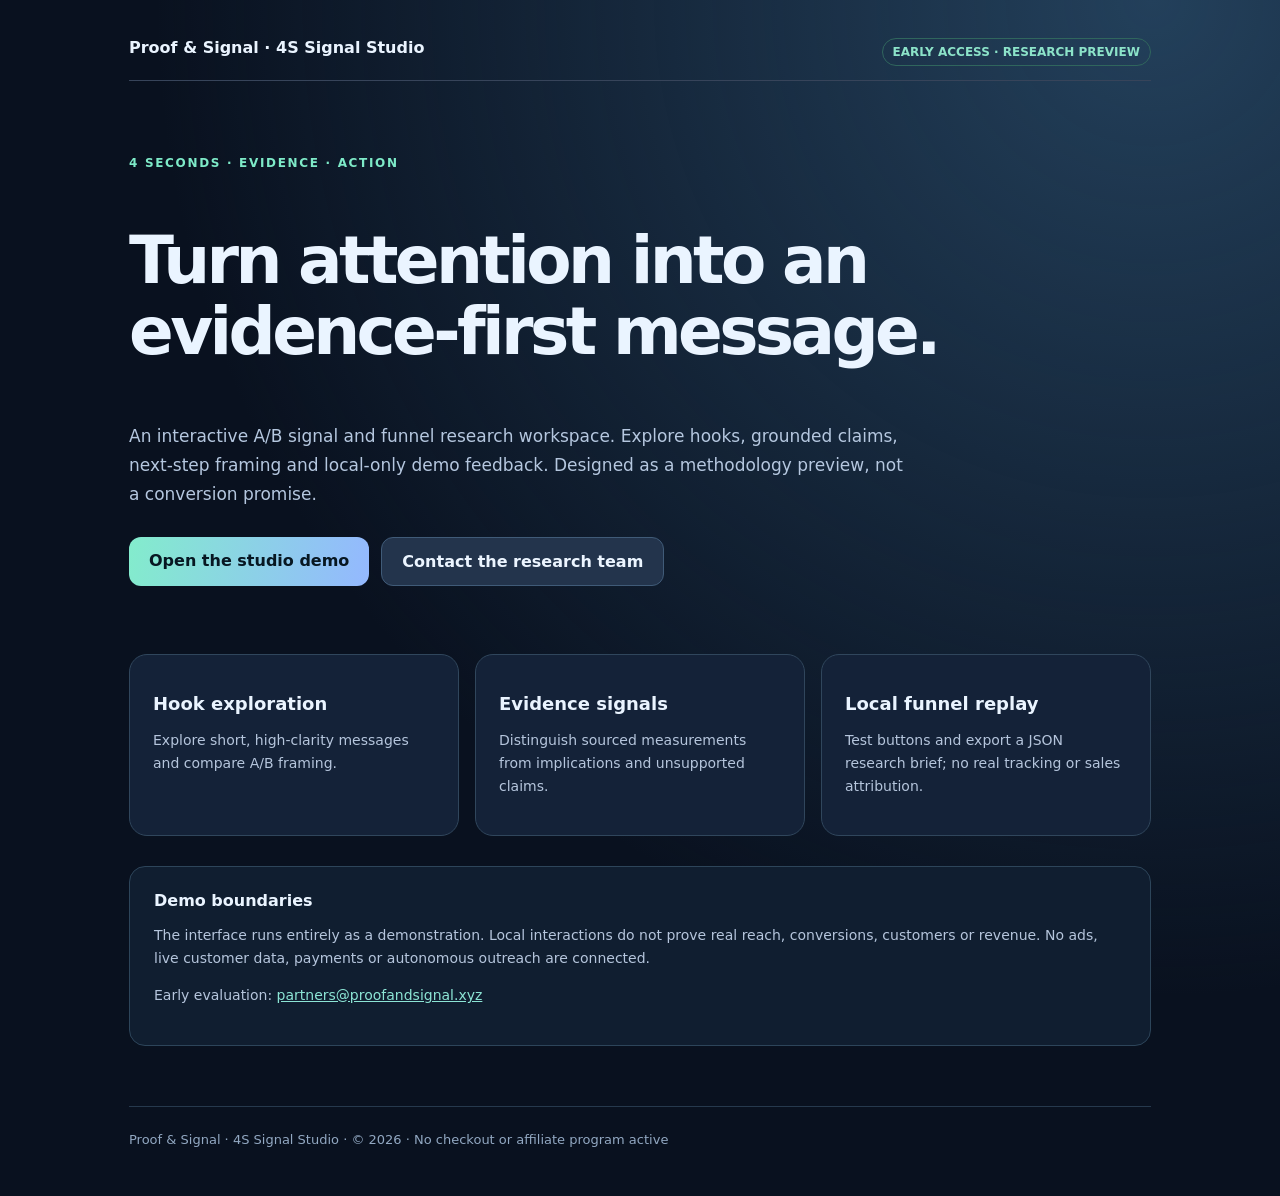
==== studio/launch/index.html @ 22f593d7 "Add isolated 4S Signal Studio prelaunch presentation" ====
<!doctype html><html lang="en"><head><meta charset="utf-8"><meta name="viewport" content="width=device-width,initial-scale=1"><meta name="robots" content="noindex,nofollow"><title>Turn attention into an evidence-first message. | Proof &amp; Signal · 4S Signal Studio</title><style>:root{font-family:Inter,ui-sans-serif,system-ui,Arial,sans-serif;color:#eaf4ff;background:#09111f}*{box-sizing:border-box}body{margin:0;min-height:100vh;background:radial-gradient(circle at 90% 0%,#23405b,transparent 60%),#09111f}a{color:#8ce5d5}.wrap{max-width:1070px;margin:auto;padding:24px}.top{display:flex;justify-content:space-between;gap:15px;border-bottom:1px solid #37445a;padding:14px 0;font-weight:800}.chip{border:1px solid #30665d;color:#8ce3c9;border-radius:20px;font-size:12px;padding:6px 10px}.hero{padding:75px 0 40px}h1{font-size:clamp(36px,6vw,66px);line-height:1.08;letter-spacing:-.055em;max-width:860px}.hero p{max-width:780px;line-height:1.7;font-size:17px;color:#b5c7df}.eyebrow{color:#7eeac8;text-transform:uppercase;letter-spacing:.14em;font-size:12px;font-weight:800}.links{display:flex;gap:12px;flex-wrap:wrap;margin:28px 0}.btn{background:linear-gradient(100deg,#83eccc,#94b8ff);color:#071722;padding:14px 20px;border-radius:12px;text-decoration:none;font-weight:800}.btn.alt{background:#23344c;color:#ecf5ff;border:1px solid #405b78}.grid{display:grid;grid-template-columns:repeat(3,minmax(0,1fr));gap:16px}.card{padding:23px;border:1px solid #30465c;border-radius:18px;background:#142238}.card h2{font-size:18px}.card p,.note{font-size:14px;color:#b5c5dc;line-height:1.65}.notice{padding:24px;background:#101e30;border:1px solid #2d455a;border-radius:16px;margin:30px 0 60px}footer{border-top:1px solid #26394d;padding:25px 0;color:#92a8c2;font-size:13px}@media(max-width:650px){.grid{grid-template-columns:1fr}.hero{padding-top:42px}}</style></head><body><div class="wrap"><header class="top"><span>Proof &amp; Signal · 4S Signal Studio</span><span class="chip">EARLY ACCESS · RESEARCH PREVIEW</span></header><section class="hero"><div class="eyebrow">4 seconds · Evidence · Action</div><h1>Turn attention into an evidence-first message.</h1><p>An interactive A/B signal and funnel research workspace. Explore hooks, grounded claims, next-step framing and local-only demo feedback. Designed as a methodology preview, not a conversion promise.</p><div class="links"><a class="btn" href="../">Open the studio demo</a><a class="btn alt" href="mailto:partners@proofandsignal.xyz?subject=4S%20Signal%20Studio%20Preview">Contact the research team</a></div></section><section class="grid"><article class="card"><h2>Hook exploration</h2><p>Explore short, high-clarity messages and compare A/B framing.</p></article><article class="card"><h2>Evidence signals</h2><p>Distinguish sourced measurements from implications and unsupported claims.</p></article><article class="card"><h2>Local funnel replay</h2><p>Test buttons and export a JSON research brief; no real tracking or sales attribution.</p></article></section><section class="notice"><strong>Demo boundaries</strong><p class="note">The interface runs entirely as a demonstration. Local interactions do not prove real reach, conversions, customers or revenue. No ads, live customer data, payments or autonomous outreach are connected.</p><p class="note">Early evaluation: <a href="mailto:partners@proofandsignal.xyz">partners@proofandsignal.xyz</a></p></section><footer>Proof &amp; Signal · 4S Signal Studio · © 2026 · No checkout or affiliate program active</footer></div></body></html>
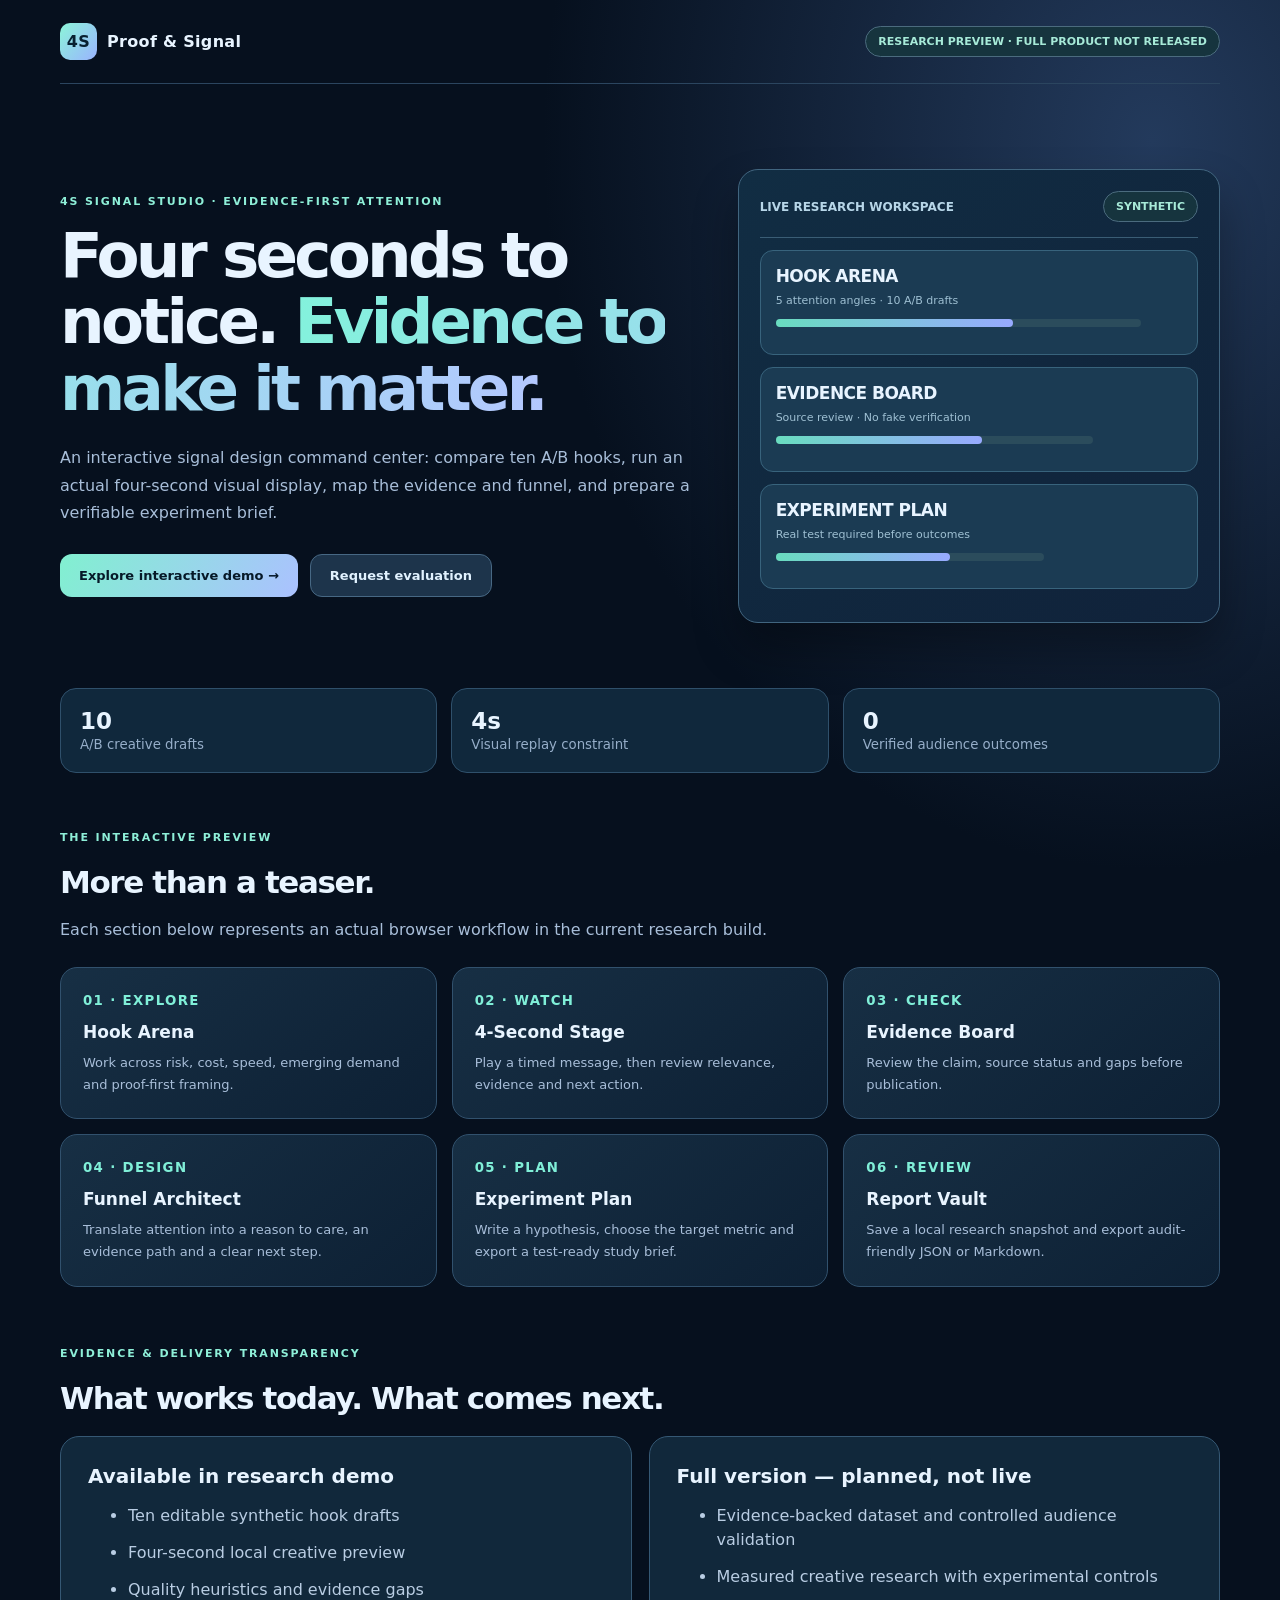
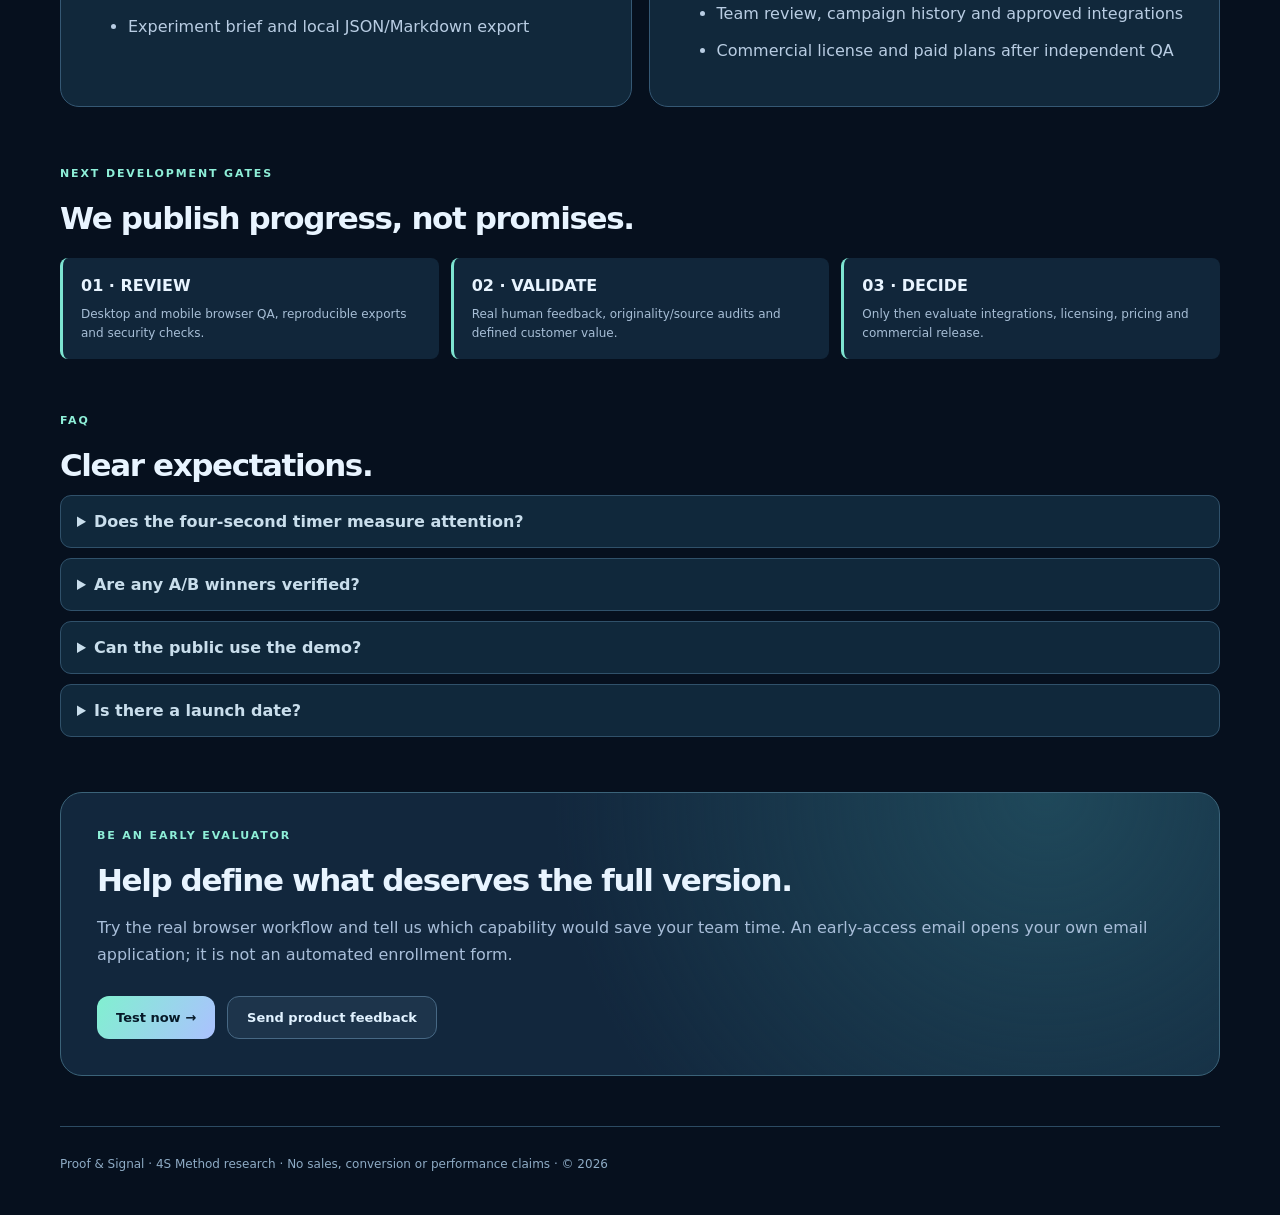
==== commit fc32c055: "Upgrade prelaunch presentation to premium capability showcase" ====
--- a/studio/launch/index.html
+++ b/studio/launch/index.html
@@ -1 +1,38 @@
-<!doctype html><html lang="en"><head><meta charset="utf-8"><meta name="viewport" content="width=device-width,initial-scale=1"><meta name="robots" content="noindex,nofollow"><title>Turn attention into an evidence-first message. | Proof &amp; Signal · 4S Signal Studio</title><style>:root{font-family:Inter,ui-sans-serif,system-ui,Arial,sans-serif;color:#eaf4ff;background:#09111f}*{box-sizing:border-box}body{margin:0;min-height:100vh;background:radial-gradient(circle at 90% 0%,#23405b,transparent 60%),#09111f}a{color:#8ce5d5}.wrap{max-width:1070px;margin:auto;padding:24px}.top{display:flex;justify-content:space-between;gap:15px;border-bottom:1px solid #37445a;padding:14px 0;font-weight:800}.chip{border:1px solid #30665d;color:#8ce3c9;border-radius:20px;font-size:12px;padding:6px 10px}.hero{padding:75px 0 40px}h1{font-size:clamp(36px,6vw,66px);line-height:1.08;letter-spacing:-.055em;max-width:860px}.hero p{max-width:780px;line-height:1.7;font-size:17px;color:#b5c7df}.eyebrow{color:#7eeac8;text-transform:uppercase;letter-spacing:.14em;font-size:12px;font-weight:800}.links{display:flex;gap:12px;flex-wrap:wrap;margin:28px 0}.btn{background:linear-gradient(100deg,#83eccc,#94b8ff);color:#071722;padding:14px 20px;border-radius:12px;text-decoration:none;font-weight:800}.btn.alt{background:#23344c;color:#ecf5ff;border:1px solid #405b78}.grid{display:grid;grid-template-columns:repeat(3,minmax(0,1fr));gap:16px}.card{padding:23px;border:1px solid #30465c;border-radius:18px;background:#142238}.card h2{font-size:18px}.card p,.note{font-size:14px;color:#b5c5dc;line-height:1.65}.notice{padding:24px;background:#101e30;border:1px solid #2d455a;border-radius:16px;margin:30px 0 60px}footer{border-top:1px solid #26394d;padding:25px 0;color:#92a8c2;font-size:13px}@media(max-width:650px){.grid{grid-template-columns:1fr}.hero{padding-top:42px}}</style></head><body><div class="wrap"><header class="top"><span>Proof &amp; Signal · 4S Signal Studio</span><span class="chip">EARLY ACCESS · RESEARCH PREVIEW</span></header><section class="hero"><div class="eyebrow">4 seconds · Evidence · Action</div><h1>Turn attention into an evidence-first message.</h1><p>An interactive A/B signal and funnel research workspace. Explore hooks, grounded claims, next-step framing and local-only demo feedback. Designed as a methodology preview, not a conversion promise.</p><div class="links"><a class="btn" href="../">Open the studio demo</a><a class="btn alt" href="mailto:partners@proofandsignal.xyz?subject=4S%20Signal%20Studio%20Preview">Contact the research team</a></div></section><section class="grid"><article class="card"><h2>Hook exploration</h2><p>Explore short, high-clarity messages and compare A/B framing.</p></article><article class="card"><h2>Evidence signals</h2><p>Distinguish sourced measurements from implications and unsupported claims.</p></article><article class="card"><h2>Local funnel replay</h2><p>Test buttons and export a JSON research brief; no real tracking or sales attribution.</p></article></section><section class="notice"><strong>Demo boundaries</strong><p class="note">The interface runs entirely as a demonstration. Local interactions do not prove real reach, conversions, customers or revenue. No ads, live customer data, payments or autonomous outreach are connected.</p><p class="note">Early evaluation: <a href="mailto:partners@proofandsignal.xyz">partners@proofandsignal.xyz</a></p></section><footer>Proof &amp; Signal · 4S Signal Studio · © 2026 · No checkout or affiliate program active</footer></div></body></html>+<!doctype html><html lang="en"><head><meta charset="utf-8"><meta name="viewport" content="width=device-width,initial-scale=1"><meta name="robots" content="noindex,nofollow"><meta name="description" content="An interactive signal design command center: compare ten A/B hooks, run an actual four-second visual display, map the evidence and funnel, and prepare a verifiable experiment brief."><title>Proof & Signal — Premium Research Preview</title><style>
+:root{font-family:Inter,ui-sans-serif,system-ui,sans-serif;color:#e8f4ff;background:#06101e}
+*{box-sizing:border-box}html{scroll-behavior:smooth}body{margin:0;background:radial-gradient(ellipse 68% 37% at 90% 5%,#233a5c 0%,transparent 70%),#06101e}
+a{color:inherit}button{font:inherit}.shell{width:min(1160px,calc(100% - 40px));margin:auto}
+header{display:flex;justify-content:space-between;gap:15px;align-items:center;padding:23px 0;border-bottom:1px solid #2b455f}
+.brand{font-size:16px;font-weight:900;letter-spacing:.02em}.mark{display:inline-flex;align-items:center;justify-content:center;width:37px;height:37px;border-radius:10px;background:linear-gradient(130deg,#8cf5d9,#9ab3ff);color:#082031;margin-right:10px}
+.pill{border:1px solid #4b6b7e;color:#a7ead8;background:#16343e;padding:8px 12px;border-radius:40px;font-size:11px;font-weight:800}
+.eyebrow{text-transform:uppercase;letter-spacing:.17em;color:#8eefd8;font-size:11px;font-weight:900}
+.hero{display:grid;grid-template-columns:1.15fr .85fr;gap:25px;align-items:center;padding:85px 0 65px}
+h1{font-size:clamp(37px,4.9vw,67px);line-height:1.06;letter-spacing:-.06em;margin:15px 0 22px}
+.gradient{background:linear-gradient(100deg,#83f2dc,#b4c7ff);color:transparent;background-clip:text}
+p{line-height:1.7;color:#a8bed9}
+.lead{font-size:16px;max-width:730px}
+.actions{display:flex;gap:12px;flex-wrap:wrap;margin-top:28px}
+.btn{display:inline-flex;align-items:center;justify-content:center;padding:13px 19px;border-radius:12px;background:linear-gradient(120deg,#81f0d0,#abc1ff);color:#061928;text-decoration:none;font-size:13px;font-weight:900}
+.btn.secondary{background:#1d344b;border:1px solid #476884;color:#e1f2ff}
+.mock{min-height:350px;padding:21px;border:1px solid #41657f;background:linear-gradient(135deg,#112d43,#10223a);border-radius:20px;box-shadow:0 25px 45px #0005}
+.mockhead{display:flex;align-items:center;justify-content:space-between;border-bottom:1px solid #3a5d75;padding:0 0 15px;gap:10px;font-size:12px;color:#b7d6e8}
+.mockbar{height:8px;border-radius:10px;background:#2b4c5c;margin:12px 0}.mockbar::after{content:"";display:block;width:65%;height:100%;border-radius:10px;background:linear-gradient(90deg,#69dcbf,#98aaff)}
+.mocktile{padding:15px;border-radius:13px;background:#1b3b53;border:1px solid #38637c;margin:12px 0}.mocktile strong{display:block;font-size:17px;letter-spacing:-.03em}.mocktile span{display:block;color:#9fc0d3;font-size:11px;margin-top:8px}
+.metrics{display:grid;grid-template-columns:repeat(3,minmax(0,1fr));gap:14px;margin:0 0 58px}
+.metric{padding:19px;border:1px solid #2f506b;background:#10283c;border-radius:16px}.metric strong{display:block;font-size:23px}.metric small{color:#96aec9}
+section{scroll-margin-top:25px}.section-title{font-size:31px;letter-spacing:-.045em;margin:20px 0 12px}
+.cards{display:grid;grid-template-columns:repeat(3,minmax(0,1fr));gap:15px;margin:24px 0 60px}
+.card{background:linear-gradient(140deg,#172f44,#0d2034);border:1px solid #31516d;border-radius:17px;padding:22px}
+.card small{color:#80efd8;letter-spacing:.1em;font-weight:900}
+.card h3{font-size:17px;margin:13px 0 10px}.card p{font-size:13px;margin:0}
+.split{display:grid;grid-template-columns:1fr 1fr;gap:17px;margin:20px 0 60px}
+.panel{background:#11283b;border:1px solid #355874;border-radius:19px;padding:27px}
+.panel h3{margin:0 0 14px;font-size:20px}.panel li{color:#b9cde3;margin:13px 0;line-height:1.5}
+.roadmap{display:grid;grid-template-columns:repeat(3,minmax(0,1fr));gap:12px;margin:22px 0 55px}
+.road{padding:18px;border-left:3px solid #7de4d1;background:#11263a;border-radius:8px}.road strong{display:block;margin-bottom:8px}.road span{font-size:12px;color:#a7bed6}
+details{border:1px solid #30516a;background:#10283b;border-radius:11px;padding:16px;margin:10px 0;color:#c9deec}summary{cursor:pointer;font-weight:750}details p{font-size:13px}
+.end{padding:36px;margin:55px 0 50px;background:radial-gradient(circle at 85% 0,#1f485a,transparent 48%),#12273d;border:1px solid #3b6379;border-radius:22px}
+footer{padding:28px 0 40px;border-top:1px solid #2c4b63;color:#8eabc5;font-size:12px;line-height:1.65}
+@media(max-width:900px){.hero{grid-template-columns:1fr;padding:55px 0 40px}.cards,.metrics,.roadmap{grid-template-columns:repeat(2,minmax(0,1fr))}}
+@media(max-width:640px){.shell{width:min(100% - 30px,1160px)}.cards,.metrics,.roadmap,.split{grid-template-columns:1fr}.hero{padding:42px 0 32px}.mock{min-height:240px}header{flex-wrap:wrap}}
+</style></head><body><div class="shell"><header><div class="brand"><span class="mark">4S</span>Proof & Signal</div><span class="pill">RESEARCH PREVIEW · FULL PRODUCT NOT RELEASED</span></header><main><section class="hero"><div><div class="eyebrow">4S SIGNAL STUDIO · EVIDENCE-FIRST ATTENTION</div><h1>Four seconds to notice. <span class='gradient'>Evidence to make it matter.</span></h1><p class="lead">An interactive signal design command center: compare ten A/B hooks, run an actual four-second visual display, map the evidence and funnel, and prepare a verifiable experiment brief.</p><div class="actions"><a class="btn" href="https://proofandsignal-4s-studio-preview.onrender.com/">Explore interactive demo →</a><a class="btn secondary" href="mailto:partners@proofandsignal.xyz?subject=Early%20access%20evaluation">Request evaluation</a></div></div><div class="mock"><div class="mockhead"><strong>LIVE RESEARCH WORKSPACE</strong><span class="pill">SYNTHETIC</span></div><div class="mocktile"><strong>HOOK ARENA</strong><span>5 attention angles · 10 A/B drafts</span><div class="mockbar" style="width:90%"></div></div><div class="mocktile"><strong>EVIDENCE BOARD</strong><span>Source review · No fake verification</span><div class="mockbar" style="width:78%"></div></div><div class="mocktile"><strong>EXPERIMENT PLAN</strong><span>Real test required before outcomes</span><div class="mockbar" style="width:66%"></div></div></div></section><section class="metrics"><div class="metric"><strong>10</strong><small>A/B creative drafts</small></div><div class="metric"><strong>4s</strong><small>Visual replay constraint</small></div><div class="metric"><strong>0</strong><small>Verified audience outcomes</small></div></section><section id="features"><div class="eyebrow">THE INTERACTIVE PREVIEW</div><h2 class="section-title">More than a teaser.</h2><p>Each section below represents an actual browser workflow in the current research build.</p><div class="cards"><article class="card"><small>01 · EXPLORE</small><h3>Hook Arena</h3><p>Work across risk, cost, speed, emerging demand and proof-first framing.</p></article><article class="card"><small>02 · WATCH</small><h3>4-Second Stage</h3><p>Play a timed message, then review relevance, evidence and next action.</p></article><article class="card"><small>03 · CHECK</small><h3>Evidence Board</h3><p>Review the claim, source status and gaps before publication.</p></article><article class="card"><small>04 · DESIGN</small><h3>Funnel Architect</h3><p>Translate attention into a reason to care, an evidence path and a clear next step.</p></article><article class="card"><small>05 · PLAN</small><h3>Experiment Plan</h3><p>Write a hypothesis, choose the target metric and export a test-ready study brief.</p></article><article class="card"><small>06 · REVIEW</small><h3>Report Vault</h3><p>Save a local research snapshot and export audit-friendly JSON or Markdown.</p></article></div></section><section><div class="eyebrow">EVIDENCE & DELIVERY TRANSPARENCY</div><h2 class="section-title">What works today. What comes next.</h2><div class="split"><div class="panel"><h3>Available in research demo</h3><ul><li>Ten editable synthetic hook drafts</li><li>Four-second local creative preview</li><li>Quality heuristics and evidence gaps</li><li>Experiment brief and local JSON/Markdown export</li></ul></div><div class="panel"><h3>Full version — planned, not live</h3><ul><li>Evidence-backed dataset and controlled audience validation</li><li>Measured creative research with experimental controls</li><li>Team review, campaign history and approved integrations</li><li>Commercial license and paid plans after independent QA</li></ul></div></div></section><section><div class="eyebrow">NEXT DEVELOPMENT GATES</div><h2 class="section-title">We publish progress, not promises.</h2><div class="roadmap"><div class="road"><strong>01 · REVIEW</strong><span>Desktop and mobile browser QA, reproducible exports and security checks.</span></div><div class="road"><strong>02 · VALIDATE</strong><span>Real human feedback, originality/source audits and defined customer value.</span></div><div class="road"><strong>03 · DECIDE</strong><span>Only then evaluate integrations, licensing, pricing and commercial release.</span></div></div></section><section><div class="eyebrow">FAQ</div><h2 class="section-title">Clear expectations.</h2><details><summary>Does the four-second timer measure attention?</summary><p>No. It shows a four-second display. Audience attention and comprehension require a real experiment.</p></details><details><summary>Are any A/B winners verified?</summary><p>No. All variants are research drafts; no real impressions or conversions were measured.</p></details><details><summary>Can the public use the demo?</summary><p>It is a synthetic preview for feedback, not a verified commercial product.</p></details><details><summary>Is there a launch date?</summary><p>No commercial release date is confirmed.</p></details></section><section class="end"><div class="eyebrow">BE AN EARLY EVALUATOR</div><h2 class="section-title">Help define what deserves the full version.</h2><p>Try the real browser workflow and tell us which capability would save your team time. An early-access email opens your own email application; it is not an automated enrollment form.</p><div class="actions"><a class="btn" href="https://proofandsignal-4s-studio-preview.onrender.com/">Test now →</a><a class="btn secondary" href="mailto:partners@proofandsignal.xyz?subject=Product%20preview%20feedback">Send product feedback</a></div></section></main><footer>Proof & Signal · 4S Method research · No sales, conversion or performance claims · © 2026</footer></div></body></html>
